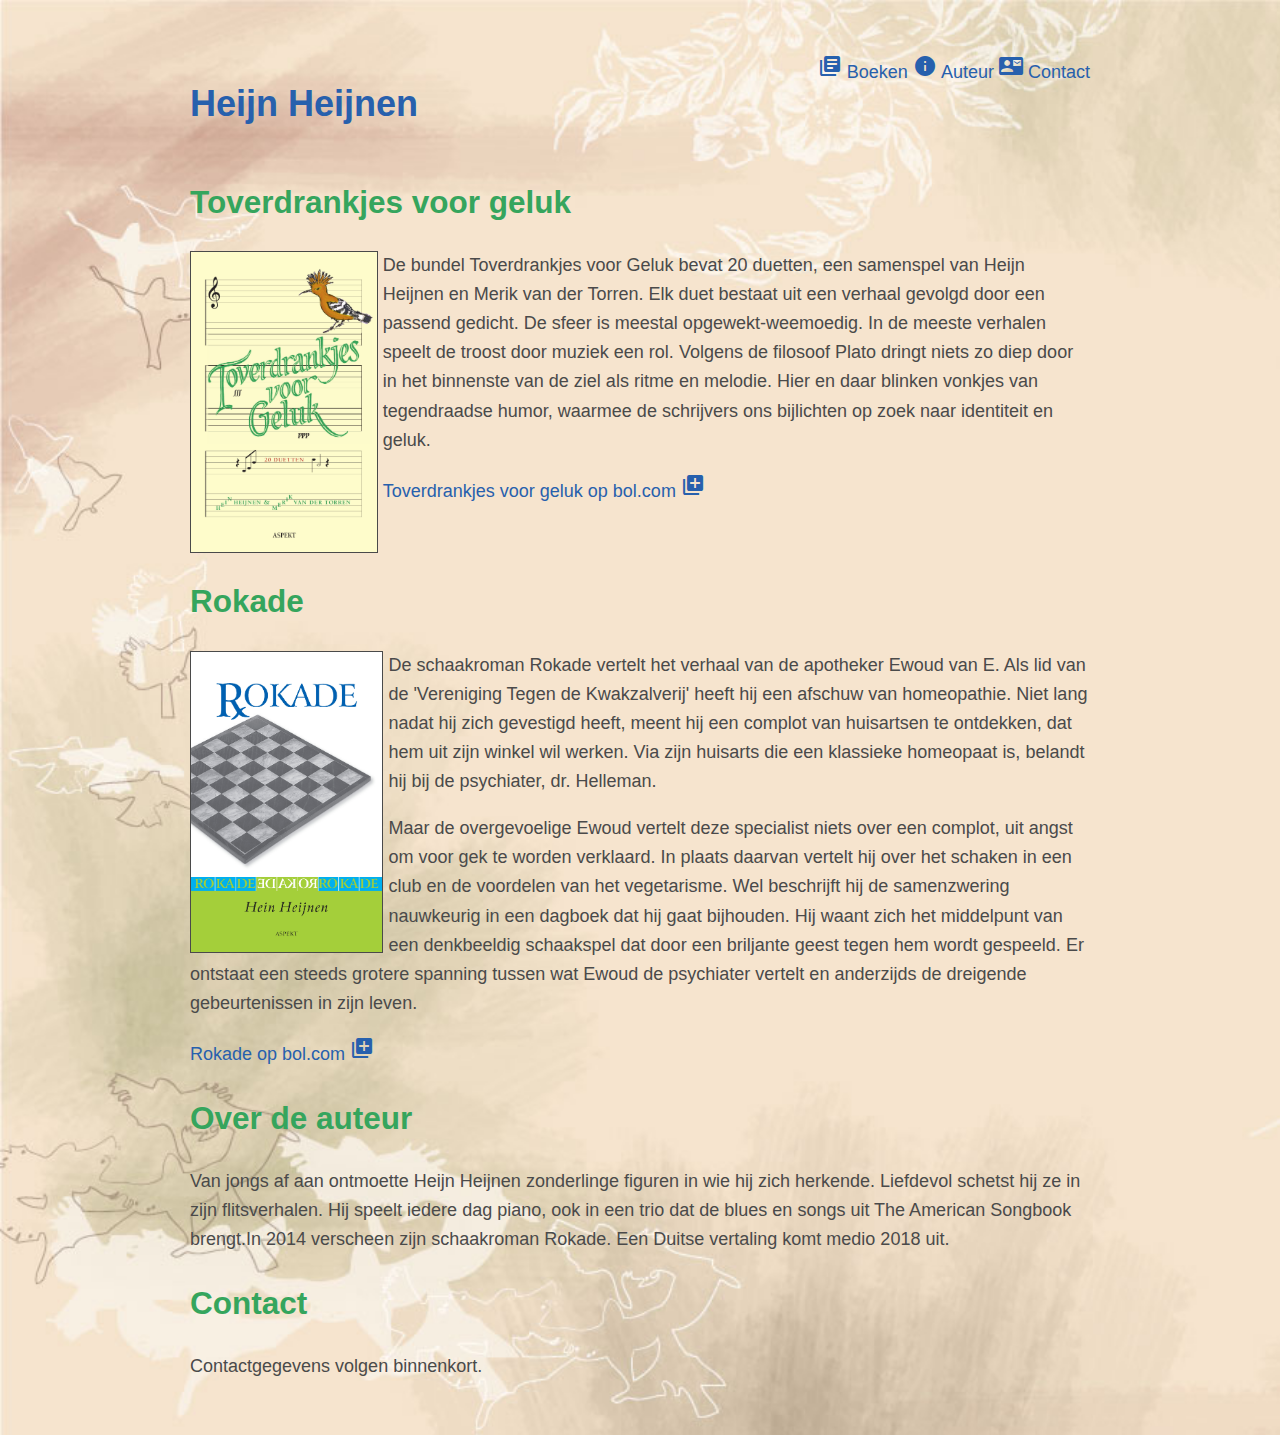
==== index.html @ 9d234342 "Initial commit" ====
<!DOCTYPE HTML PUBLIC "-//W3C//DTD HTML 4.01 Transitional//EN" "http://www.w3.org/TR/html4/loose.dtd">
<html>
<head>
  <title> Homepage van de auteur Heijn Heijnen</title>
  <meta content="text/html;charset=utf-8" http-equiv="Content-Type">
  <meta content="utf-8" http-equiv="encoding">
  <meta name="viewport" content="width=device-width, initial-scale=1.0">
  <meta name="google-site-verification" content="RQwhZktWTnmSQcbVE9Ucfi7IFFUSf57Om0sY0xlW8HQ" />
  <link rel="stylesheet" href="https://fonts.googleapis.com/icon?family=Material+Icons">
  <link rel ="stylesheet" href ="css/normalize.css">
  <link rel ="stylesheet" href ="css/sakura.css">
  <link rel ="stylesheet" href ="css/jquery.fancybox.min.css">
  <link rel ="stylesheet" href ="css/style.css">
  <script type ="text/javascript" src="https://ajax.googleapis.com/ajax/libs/jquery/3.2.1/jquery.min.js"></script>
  <script type ="text/javascript" src ="js\jquery.fancybox.min.js"></script>
  <script type ="text/javascript" src ="js/index.js"></script>
</head>

<body>
  <div class ="wrapper">
    <div class ="title">
      <h2>Heijn Heijnen</h2>
    </div>
    <div class = "menu">
      <a href="#books" id ="booksbutton"><i class="material-icons">library_books</i> Boeken</a>
      <a href="#about" id ="aboutbutton"><i class="material-icons">info</i> Auteur</a>
      <a href="#contact" id ="contactbutton"><i class="material-icons">contact_mail</i> Contact</a>
    </div>

  <div class ="books" id ="books">

    <h3>Toverdrankjes voor geluk</h3>

    <div>
        <a href="images\Toverdranken1-1.jpg" data-fancybox="gallery" data-caption="Toverdrankjes voor geluk" >
        <img class = "images" src="images\Toverdranken1-1.jpg">
        </a>
    </div>

    <p>
      De bundel Toverdrankjes voor Geluk bevat 20 duetten, een
  samenspel van Heijn Heijnen en Merik van der Torren. Elk duet
  bestaat uit een verhaal gevolgd door een passend gedicht.
  De sfeer is meestal opgewekt-weemoedig. In de meeste verhalen
  speelt de troost door muziek een rol. Volgens de filosoof Plato
  dringt niets zo diep door in het binnenste van de ziel als ritme
  en melodie. Hier en daar blinken vonkjes van
  tegendraadse humor, waarmee de schrijvers ons
  bijlichten op zoek naar identiteit en geluk.
    </p>

    <a href = "https://www.bol.com/nl/p/toverdrankjes-voor-geluk/9200000081928113/">Toverdrankjes voor geluk op bol.com <i class="material-icons">library_add</i></a>

    <br style="clear:both"/>

    <h3>Rokade</h3>

    <div>
      <a href="images\Rokade.jpg" data-fancybox="gallery" data-caption="Rokade">
      <img class = "images" src="images\Rokade.jpg">
      </a>
    </div>

    <p>
      De schaakroman Rokade vertelt het verhaal van de apotheker
      Ewoud van E. Als lid van de 'Vereniging Tegen de Kwakzalverij'
      heeft hij een afschuw van homeopathie. Niet lang nadat hij zich
      gevestigd heeft, meent hij een complot van huisartsen te
      ontdekken, dat hem uit zijn winkel wil werken. Via zijn huisarts
      die een klassieke homeopaat is, belandt hij bij de psychiater,
      dr. Helleman.
    </p>
    <p>
      Maar de overgevoelige Ewoud vertelt deze specialist niets over
      een complot, uit angst om voor gek te worden verklaard.
      In plaats daarvan vertelt hij over het schaken in een club en de
      voordelen van het vegetarisme. Wel beschrijft hij de samenzwering
      nauwkeurig in een dagboek dat hij gaat bijhouden.
      Hij waant zich het middelpunt van een denkbeeldig
      schaakspel dat door een briljante geest tegen hem
      wordt gespeeld. Er ontstaat een steeds grotere spanning
      tussen wat Ewoud de psychiater vertelt en anderzijds de
      dreigende gebeurtenissen in zijn leven.
    </p>

    <a href = "https://www.bol.com/nl/p/rokade/9200000010442164/">Rokade op bol.com <i class="material-icons">library_add</i></a>

    <br style="clear:both"/>

  </div>

  <div class = "about" id = "about">
    <h3>Over de auteur</h3>
    Van jongs af aan ontmoette Heijn Heijnen zonderlinge
figuren in wie hij zich herkende. Liefdevol schetst hij
ze in zijn flitsverhalen. Hij speelt iedere dag piano, ook in
een trio dat de blues en songs uit The American Songbook
brengt.In 2014 verscheen zijn schaakroman Rokade.
Een Duitse vertaling komt medio 2018 uit.
  </div>

  <div class ="footer" id ="contact">
    <h3>Contact</h3>
    Contactgegevens volgen binnenkort.
  </div>

</div>
</body>
---- css/sakura.css ----
/* Sakura.css v1.0.0
 * ================
 * Minimal css theme.
 * Project: https://github.com/oxalorg/sakura
 */
/* Body */
html {
  font-size: 62.5%;
  font-family: serif; }

body {
  font-size: 1.8rem;
  line-height: 1.618;
  max-width: 50em;
  margin: auto;
  color: #4a4a4a;
  background-color: #f9f9f9;
  padding: 13px; }

@media (max-width: 684px) {
  body {
    font-size: 1.53rem; } }

@media (max-width: 382px) {
  body {
    font-size: 1.35rem; } }

h1, h2, h3, h4, h5, h6 {
  line-height: 1.1;
  font-family: Verdana, Geneva, sans-serif;
  font-weight: 600;
  overflow-wrap: break-word;
  word-wrap: break-word;
  -ms-word-break: break-all;
  word-break: break-word;
  -ms-hyphens: auto;
  -moz-hyphens: auto;
  -webkit-hyphens: auto;
  hyphens: auto; }

h1 {
  font-size: 2.35em; }

h2 {
  font-size: 2.00em; }

h3 {
  font-size: 1.75em; }

h4 {
  font-size: 1.5em; }

h5 {
  font-size: 1.25em; }

h6 {
  font-size: 1em; }

small, sub, sup {
  font-size: 75%; }

hr {
  border-color: #2c8898; }

a {
  text-decoration: none;
  color: #2c8898; }
  a:hover {
    color: #982c61;
  /* border-bottom: 2px solid #4a4a4a; */}

ul {
  padding-left: 1.4em; }

li {
  margin-bottom: 0.4em; }

blockquote {
  font-style: italic;
  margin-left: 1.5em;
  padding-left: 1em;
  border-left: 3px solid #2c8898; }

img {
  max-width: 100%; }

/* Pre and Code */
pre {
  background-color: #f1f1f1;
  display: block;
  padding: 1em;
  overflow-x: auto; }

code {
  font-size: 0.9em;
  padding: 0 0.5em;
  background-color: #f1f1f1;
  white-space: pre-wrap; }

pre > code {
  padding: 0;
  background-color: transparent;
  white-space: pre; }

/* Tables */
table {
  text-align: justify;
  width: 100%;
  border-collapse: collapse; }

td, th {
  padding: 0.5em;
  border-bottom: 1px solid #f1f1f1; }

/* Buttons, forms and input */

input, textarea {
  border: 1px solid #4a4a4a; }
  input:focus, textarea:focus {
    border: 1px solid #2c8898; }

textarea {
  width: 100%; }

.button, input[type="submit"], input[type="reset"], input[type="button"] {
  display: inline-block;
  padding: 5px 10px;
  text-align: center;
  text-decoration: none;
  white-space: nowrap;
  background-color: #2c8898;
  color: #f9f9f9;
  border-radius: 1px;
  border: 1px solid #2c8898;
  cursor: pointer;
  box-sizing: border-box; }
  .button[disabled], button[disabled], input[type="submit"][disabled], input[type="reset"][disabled], input[type="button"][disabled] {
    cursor: default;
    opacity: .5; }
  .button:focus, .button:hover, button:focus, button:hover, input[type="submit"]:focus, input[type="submit"]:hover, input[type="reset"]:focus, input[type="reset"]:hover, input[type="button"]:focus, input[type="button"]:hover {
    background-color: #982c61;
    border-color: #982c61;
    color: #f9f9f9;
    outline: 0; }


textarea, select, input[type] {
  color: #4a4a4a;
  padding: 6px 10px;
  /* The 6px vertically centers text on FF, ignored by Webkit */
  margin-bottom: 10px;
  background-color: #f1f1f1;
  border: 1px solid #f1f1f1;
  border-radius: 4px;
  box-shadow: none;
  box-sizing: border-box; }
  textarea:focus, select:focus, input[type]:focus {
    border: 1px solid #2c8898;
    outline: 0; }

input[type="checkbox"]:focus {
  outline: 1px dotted #2c8898; }

label, legend, fieldset {
  display: block;
  margin-bottom: .5rem;
font-weight: 600; }
---- css/style.css ----
body {
  background-image: url("../images/Sakura-background.jpg");
  background-size: cover;
  padding: 3em;
  font-family: sans-serif
}

/* add a small hover-over effect to the headers and links */
/* old h color:   color: #2c8898; */

h2, h3, a {
  color: #2760AD;
  -webkit-transition: all .5s ease-in-out;
      transition: all .5s ease-in-out;
}

h3 {
  color:#35A55D;
}

h2:hover, h3:hover, a:hover {
  color: #671D79;
}

/* make images appear to the left of the textarea and fit within the element*/

.images {
  float: left;
  height: 300px;
  margin-right: 5px;
  max-width: 100%;
  max-height: 100%;
  object-fit: contain;
  border: 1px solid #4a4a4a;
}

.wrapper {
  display: grid;
  grid-template-columns: repeat(12, 1fr);
}

.title {
  grid-row: 1;
  grid-column: 1 / 6;
}

.menu {
  grid-row: 1;
  grid-column:  7 / 13;
  text-align: right;
}

.books {
  grid-row: 2;
  grid-column: span 12;
}

.about {
  grid-row: 3;
  grid-column: span 12;
}

.footer {
  grid-row: 4;
  grid-column: span 12;
}
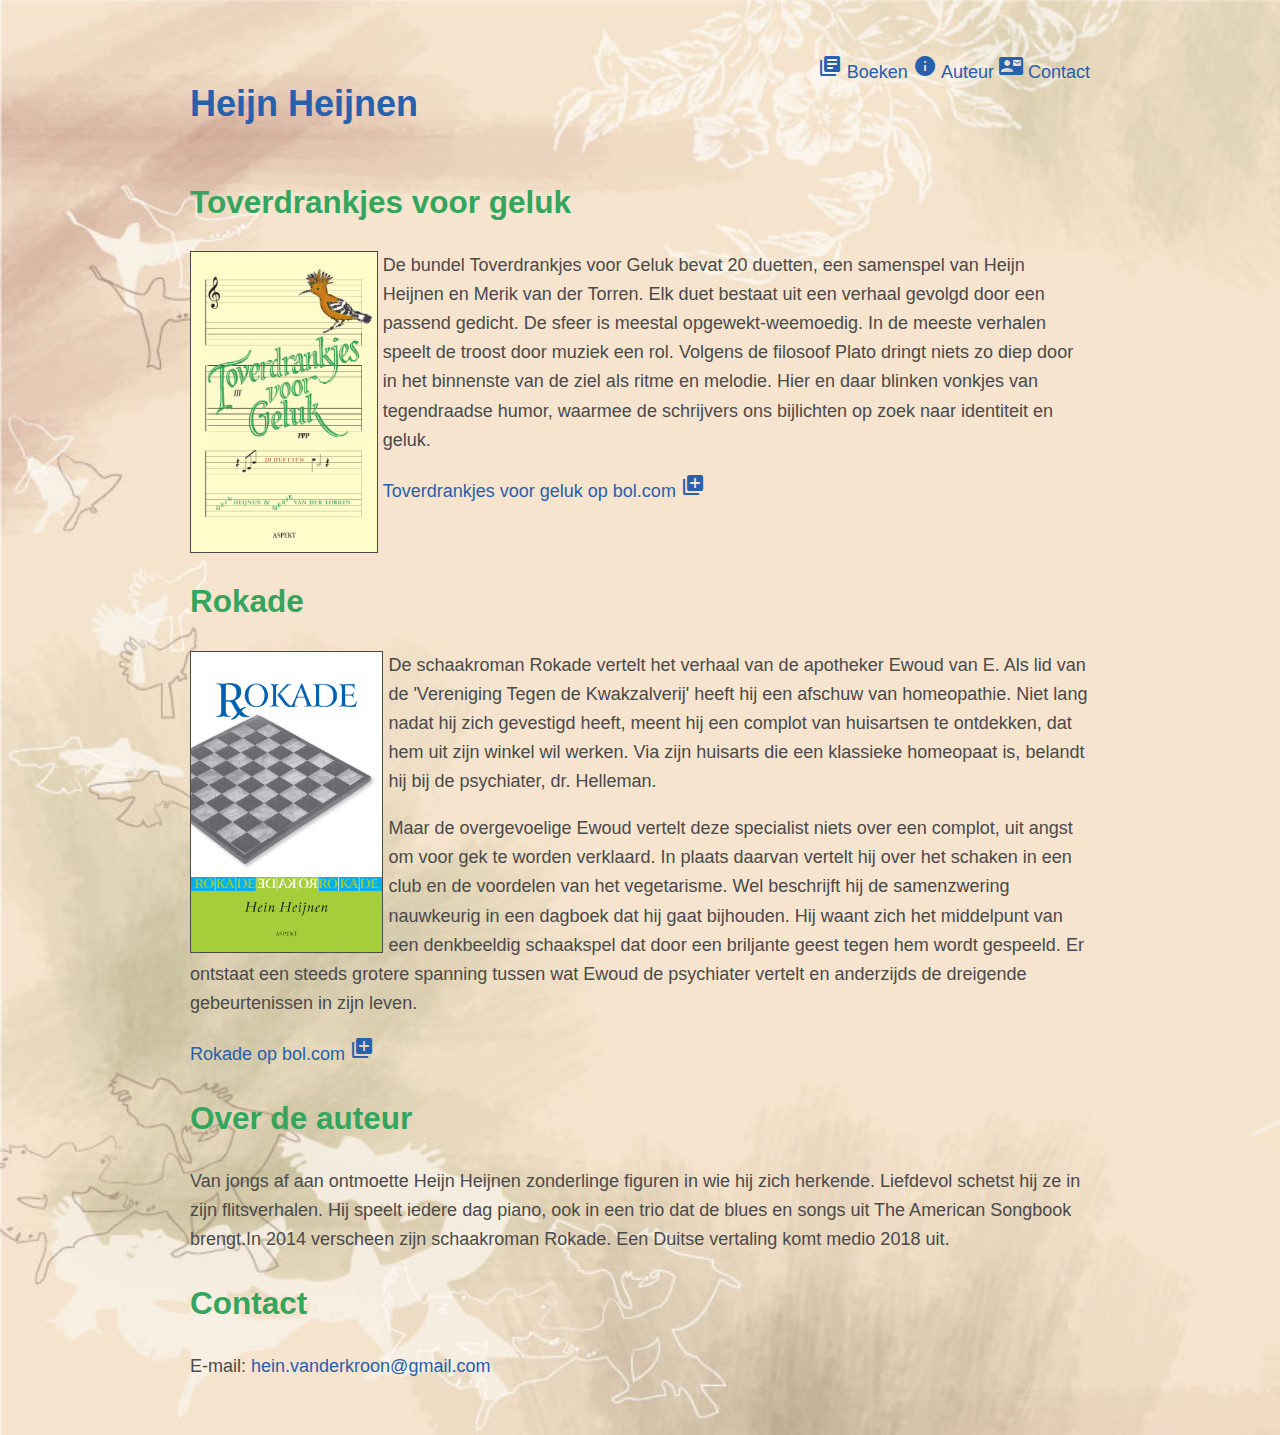
==== commit 05d96071: "Update index.html" ====
--- a/index.html
+++ b/index.html
@@ -101,7 +101,7 @@
 
   <div class ="footer" id ="contact">
     <h3>Contact</h3>
-    Contactgegevens volgen binnenkort.
+    E-mail: <a href="mailto:hein.vanderkroon@gmail.com">hein.vanderkroon@gmail.com</a>
   </div>
 
 </div>
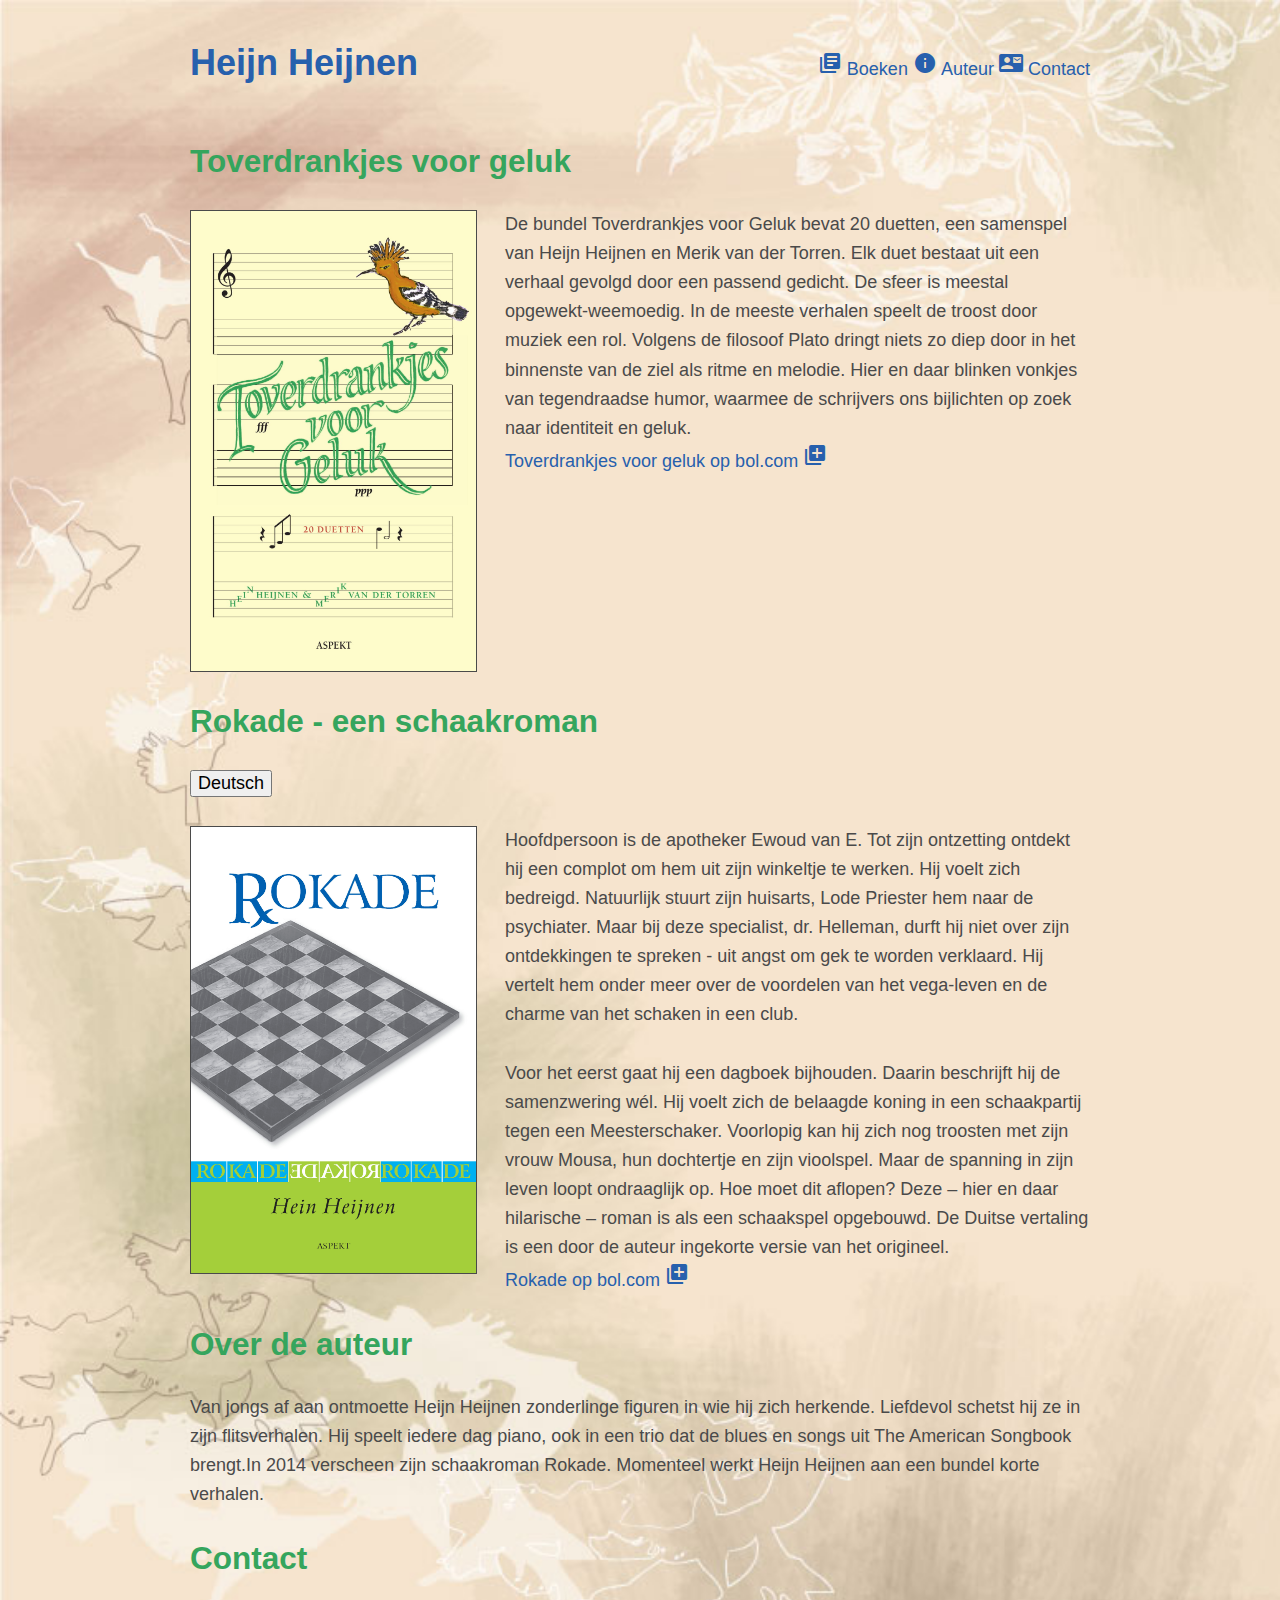
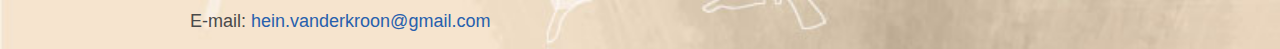
==== commit e95112ec: "Fixed layout with flexbox, added language toggle for German version" ====
--- a/index.html
+++ b/index.html
@@ -1,5 +1,6 @@
 <!DOCTYPE HTML PUBLIC "-//W3C//DTD HTML 4.01 Transitional//EN" "http://www.w3.org/TR/html4/loose.dtd">
 <html>
+
 <head>
   <title> Homepage van de auteur Heijn Heijnen</title>
   <meta content="text/html;charset=utf-8" http-equiv="Content-Type">
@@ -7,102 +8,144 @@
   <meta name="viewport" content="width=device-width, initial-scale=1.0">
   <meta name="google-site-verification" content="RQwhZktWTnmSQcbVE9Ucfi7IFFUSf57Om0sY0xlW8HQ" />
   <link rel="stylesheet" href="https://fonts.googleapis.com/icon?family=Material+Icons">
-  <link rel ="stylesheet" href ="css/normalize.css">
-  <link rel ="stylesheet" href ="css/sakura.css">
-  <link rel ="stylesheet" href ="css/jquery.fancybox.min.css">
-  <link rel ="stylesheet" href ="css/style.css">
-  <script type ="text/javascript" src="https://ajax.googleapis.com/ajax/libs/jquery/3.2.1/jquery.min.js"></script>
-  <script type ="text/javascript" src ="js\jquery.fancybox.min.js"></script>
-  <script type ="text/javascript" src ="js/index.js"></script>
+  <link rel="stylesheet" href="css/normalize.css">
+  <link rel="stylesheet" href="css/sakura.css">
+  <link rel="stylesheet" href="css/jquery.fancybox.min.css">
+  <link rel="stylesheet" href="css/style.css">
+  <script type="text/javascript" src="https://ajax.googleapis.com/ajax/libs/jquery/3.2.1/jquery.min.js"></script>
+  <script type="text/javascript" src="js\jquery.fancybox.min.js"></script>
+  <script type="text/javascript" src="js/index.js"></script>
 </head>
 
 <body>
-  <div class ="wrapper">
-    <div class ="title">
-      <h2>Heijn Heijnen</h2>
-    </div>
-    <div class = "menu">
-      <a href="#books" id ="booksbutton"><i class="material-icons">library_books</i> Boeken</a>
-      <a href="#about" id ="aboutbutton"><i class="material-icons">info</i> Auteur</a>
-      <a href="#contact" id ="contactbutton"><i class="material-icons">contact_mail</i> Contact</a>
+  <div class="flex-container">
+    <div class="navbar">
+      <div class="title">
+        <h2>Heijn Heijnen</h2>
+      </div>
+      <div class="menu">
+        <a href="#books" id="booksbutton"><i class="material-icons">library_books</i> Boeken </a>
+        <a href="#about" id="aboutbutton"><i class="material-icons">info</i> Auteur </a>
+        <a href="#contact" id="contactbutton"><i class="material-icons">contact_mail</i> Contact </a>
+      </div>
     </div>
 
-  <div class ="books" id ="books">
+    <div class="booknav">
 
-    <h3>Toverdrankjes voor geluk</h3>
+      <h3>Toverdrankjes voor geluk</h3>
 
-    <div>
-        <a href="images\Toverdranken1-1.jpg" data-fancybox="gallery" data-caption="Toverdrankjes voor geluk" >
-        <img class = "images" src="images\Toverdranken1-1.jpg">
-        </a>
+      <div class="books">
+        <div class="image_div">
+          <a class="image" href="images\Toverdranken1-1.jpg" data-fancybox="gallery"
+            data-caption="Toverdrankjes voor geluk">
+            <img src="images\Toverdranken1-1.jpg">
+          </a>
+        </div>
+
+        <p class="content">
+          De bundel Toverdrankjes voor Geluk bevat 20 duetten, een
+          samenspel van Heijn Heijnen en Merik van der Torren. Elk duet
+          bestaat uit een verhaal gevolgd door een passend gedicht.
+          De sfeer is meestal opgewekt-weemoedig. In de meeste verhalen
+          speelt de troost door muziek een rol. Volgens de filosoof Plato
+          dringt niets zo diep door in het binnenste van de ziel als ritme
+          en melodie. Hier en daar blinken vonkjes van
+          tegendraadse humor, waarmee de schrijvers ons
+          bijlichten op zoek naar identiteit en geluk.
+          <br />
+          <a href="https://www.bol.com/nl/p/toverdrankjes-voor-geluk/9200000081928113/">Toverdrankjes voor
+            geluk op
+            bol.com <i class="material-icons">library_add</i></a>
+        </p>
+      </div>
+
+      <div lang="nl" id="rokkade">
+        <h3>Rokade - een schaakroman</h3>
+        <button id="language_toggle" onclick="switch_lang()">Deutsch</button>
+        <br>
+        <br>
+        <div class="books">
+
+          <div class="image_div">
+            <a class="image" href="images\Rokade.jpg" data-fancybox="gallery" data-caption="Rokade">
+              <img src="images\Rokade.jpg">
+            </a>
+          </div>
+
+          <p class="content">
+            Hoofdpersoon is de apotheker Ewoud van E. Tot zijn ontzetting ontdekt hij een complot om hem uit zijn
+            winkeltje te werken.
+            Hij voelt zich bedreigd. Natuurlijk stuurt zijn huisarts, Lode Priester hem naar de psychiater.
+            Maar bij deze specialist, dr. Helleman, durft hij niet over zijn ontdekkingen te spreken - uit angst om gek
+            te worden verklaard.
+            Hij vertelt hem onder meer over de voordelen van het vega-leven en de charme van het schaken in een club.
+            <br>
+            <br>
+            Voor het eerst gaat hij een dagboek bijhouden.
+            Daarin beschrijft hij de samenzwering wél. Hij voelt zich de belaagde koning in een schaakpartij tegen een
+            Meesterschaker.
+            Voorlopig kan hij zich nog troosten met zijn vrouw Mousa, hun dochtertje en zijn vioolspel. Maar de spanning
+            in zijn leven loopt ondraaglijk op. Hoe moet dit aflopen?
+            Deze – hier en daar hilarische – roman is als een schaakspel opgebouwd. De Duitse vertaling is een door de
+            auteur ingekorte versie van het origineel.
+            <br />
+            <a href="https://www.bol.com/nl/p/rokade/9200000010442164/">Rokade op bol.com <i
+                class="material-icons">library_add</i></a>
+          </p>
+        </div>
+      </div>
+
+      <div lang="de" id="rochade">
+        <h3>Rochade - ein Schachroman</h3>
+        <button id="language_toggle" onclick="switch_lang()">Nederlands</button>
+        <br>
+        <br>
+        <div class="books">
+
+          <div class="image_div">
+            <a class="image" href="images\Rochade.png" data-fancybox="gallery" data-caption="Rochade">
+              <img src="images\Rochade.png">
+            </a>
+          </div>
+
+          <p class="content">
+            Die Hauptperson, der Apotheker Ewoud van E, entdeckt zu seinem Entsetzen einen gegen ihn geschmiedeten
+            Komplott: Man versucht, ihn aus seinem Geschäft zu vertreiben.
+            Er fühlt sich bedroht. Natürlich überweist sein Hausarzt, Lode Priester, ihn an einen Psychiater.
+            Bei diesem Spezialisten traut sich der Apotheker aber nicht, über seine Entdeckung zu sprechen.
+            Allzu groß ist die Angst, für verrückt erklärt zu werden. Er spricht aber mit ihm über die Vorzüge einer
+            veganen Lebensweise und über den Reiz der Mitgliedschaft in einem Schachklub.
+            <br>
+            <br>
+            Zum ersten Mal in seinem Leben führt er ein Tagebuch, in dem er die Verschwörung sehr wohl thematisiert. Er
+            sieht sich als den bedrohten König in einem Spiel gegen einen Schachmeister. Vorerst findet er noch Trost
+            bei seiner Frau Mousa, der kleinen Tochter und dem Geigenspiel. Die Spannung in seinem Leben steigert sich
+            aber bis zum Unerträglichen. Wie soll das ausgehen?
+            Dieser stellenweise komische Roman ist wie ein Schachspiel konstruiert. Die deutsche Übersetzung ist eine
+            vom Autor gekürzte Fassung des niederländischen Originals.
+            <br>
+            <br>
+            Link zur Übersetzung folgt in Kürze.
+          </p>
+        </div>
+      </div>
+
     </div>
 
-    <p>
-      De bundel Toverdrankjes voor Geluk bevat 20 duetten, een
-  samenspel van Heijn Heijnen en Merik van der Torren. Elk duet
-  bestaat uit een verhaal gevolgd door een passend gedicht.
-  De sfeer is meestal opgewekt-weemoedig. In de meeste verhalen
-  speelt de troost door muziek een rol. Volgens de filosoof Plato
-  dringt niets zo diep door in het binnenste van de ziel als ritme
-  en melodie. Hier en daar blinken vonkjes van
-  tegendraadse humor, waarmee de schrijvers ons
-  bijlichten op zoek naar identiteit en geluk.
-    </p>
-
-    <a href = "https://www.bol.com/nl/p/toverdrankjes-voor-geluk/9200000081928113/">Toverdrankjes voor geluk op bol.com <i class="material-icons">library_add</i></a>
-
-    <br style="clear:both"/>
-
-    <h3>Rokade</h3>
-
-    <div>
-      <a href="images\Rokade.jpg" data-fancybox="gallery" data-caption="Rokade">
-      <img class = "images" src="images\Rokade.jpg">
-      </a>
+    <div class="about">
+      <h3>Over de auteur</h3>
+      Van jongs af aan ontmoette Heijn Heijnen zonderlinge
+      figuren in wie hij zich herkende. Liefdevol schetst hij
+      ze in zijn flitsverhalen. Hij speelt iedere dag piano, ook in
+      een trio dat de blues en songs uit The American Songbook
+      brengt.In 2014 verscheen zijn schaakroman Rokade.
+      Momenteel werkt Heijn Heijnen aan een bundel korte verhalen.
     </div>
 
-    <p>
-      De schaakroman Rokade vertelt het verhaal van de apotheker
-      Ewoud van E. Als lid van de 'Vereniging Tegen de Kwakzalverij'
-      heeft hij een afschuw van homeopathie. Niet lang nadat hij zich
-      gevestigd heeft, meent hij een complot van huisartsen te
-      ontdekken, dat hem uit zijn winkel wil werken. Via zijn huisarts
-      die een klassieke homeopaat is, belandt hij bij de psychiater,
-      dr. Helleman.
-    </p>
-    <p>
-      Maar de overgevoelige Ewoud vertelt deze specialist niets over
-      een complot, uit angst om voor gek te worden verklaard.
-      In plaats daarvan vertelt hij over het schaken in een club en de
-      voordelen van het vegetarisme. Wel beschrijft hij de samenzwering
-      nauwkeurig in een dagboek dat hij gaat bijhouden.
-      Hij waant zich het middelpunt van een denkbeeldig
-      schaakspel dat door een briljante geest tegen hem
-      wordt gespeeld. Er ontstaat een steeds grotere spanning
-      tussen wat Ewoud de psychiater vertelt en anderzijds de
-      dreigende gebeurtenissen in zijn leven.
-    </p>
-
-    <a href = "https://www.bol.com/nl/p/rokade/9200000010442164/">Rokade op bol.com <i class="material-icons">library_add</i></a>
-
-    <br style="clear:both"/>
+    <div class="contact">
+      <h3>Contact</h3>
+      E-mail: <a href="mailto:hein.vanderkroon@gmail.com">hein.vanderkroon@gmail.com</a>
+    </div>
 
   </div>
-
-  <div class = "about" id = "about">
-    <h3>Over de auteur</h3>
-    Van jongs af aan ontmoette Heijn Heijnen zonderlinge
-figuren in wie hij zich herkende. Liefdevol schetst hij
-ze in zijn flitsverhalen. Hij speelt iedere dag piano, ook in
-een trio dat de blues en songs uit The American Songbook
-brengt.In 2014 verscheen zijn schaakroman Rokade.
-Een Duitse vertaling komt medio 2018 uit.
-  </div>
-
-  <div class ="footer" id ="contact">
-    <h3>Contact</h3>
-    E-mail: <a href="mailto:hein.vanderkroon@gmail.com">hein.vanderkroon@gmail.com</a>
-  </div>
-
-</div>
-</body>
+</body>--- a/css/style.css
+++ b/css/style.css
@@ -1,7 +1,7 @@
 body {
   background-image: url("../images/Sakura-background.jpg");
   background-size: cover;
-  padding: 3em;
+  /* padding: 3em; */
   font-family: sans-serif
 }
 
@@ -22,45 +22,42 @@
   color: #671D79;
 }
 
-/* make images appear to the left of the textarea and fit within the element*/
-
-.images {
-  float: left;
-  height: 300px;
-  margin-right: 5px;
-  max-width: 100%;
-  max-height: 100%;
-  object-fit: contain;
-  border: 1px solid #4a4a4a;
+.flex-container {
+  display: flex;
+  flex-direction: column;
 }
 
-.wrapper {
-  display: grid;
-  grid-template-columns: repeat(12, 1fr);
-}
+.navbar {
+  display: flex;
+  align-items: baseline;
+  justify-content: space-between;
 
-.title {
-  grid-row: 1;
-  grid-column: 1 / 6;
 }
 
 .menu {
-  grid-row: 1;
-  grid-column:  7 / 13;
-  text-align: right;
+  justify-content: space-evenly;
 }
 
 .books {
-  grid-row: 2;
-  grid-column: span 12;
+  display: flex;
 }
 
-.about {
-  grid-row: 3;
-  grid-column: span 12;
+.image_div {
+  display: flex;
+  flex: 35%;
 }
 
-.footer {
-  grid-row: 4;
-  grid-column: span 12;
+.content {
+  flex: 65%;
+  margin: 0;
 }
+
+.image {
+  margin-right: 3rem;
+  object-fit: contain;
+  /*  */
+}
+
+img {
+  border: 1px solid #4a4a4a;
+}
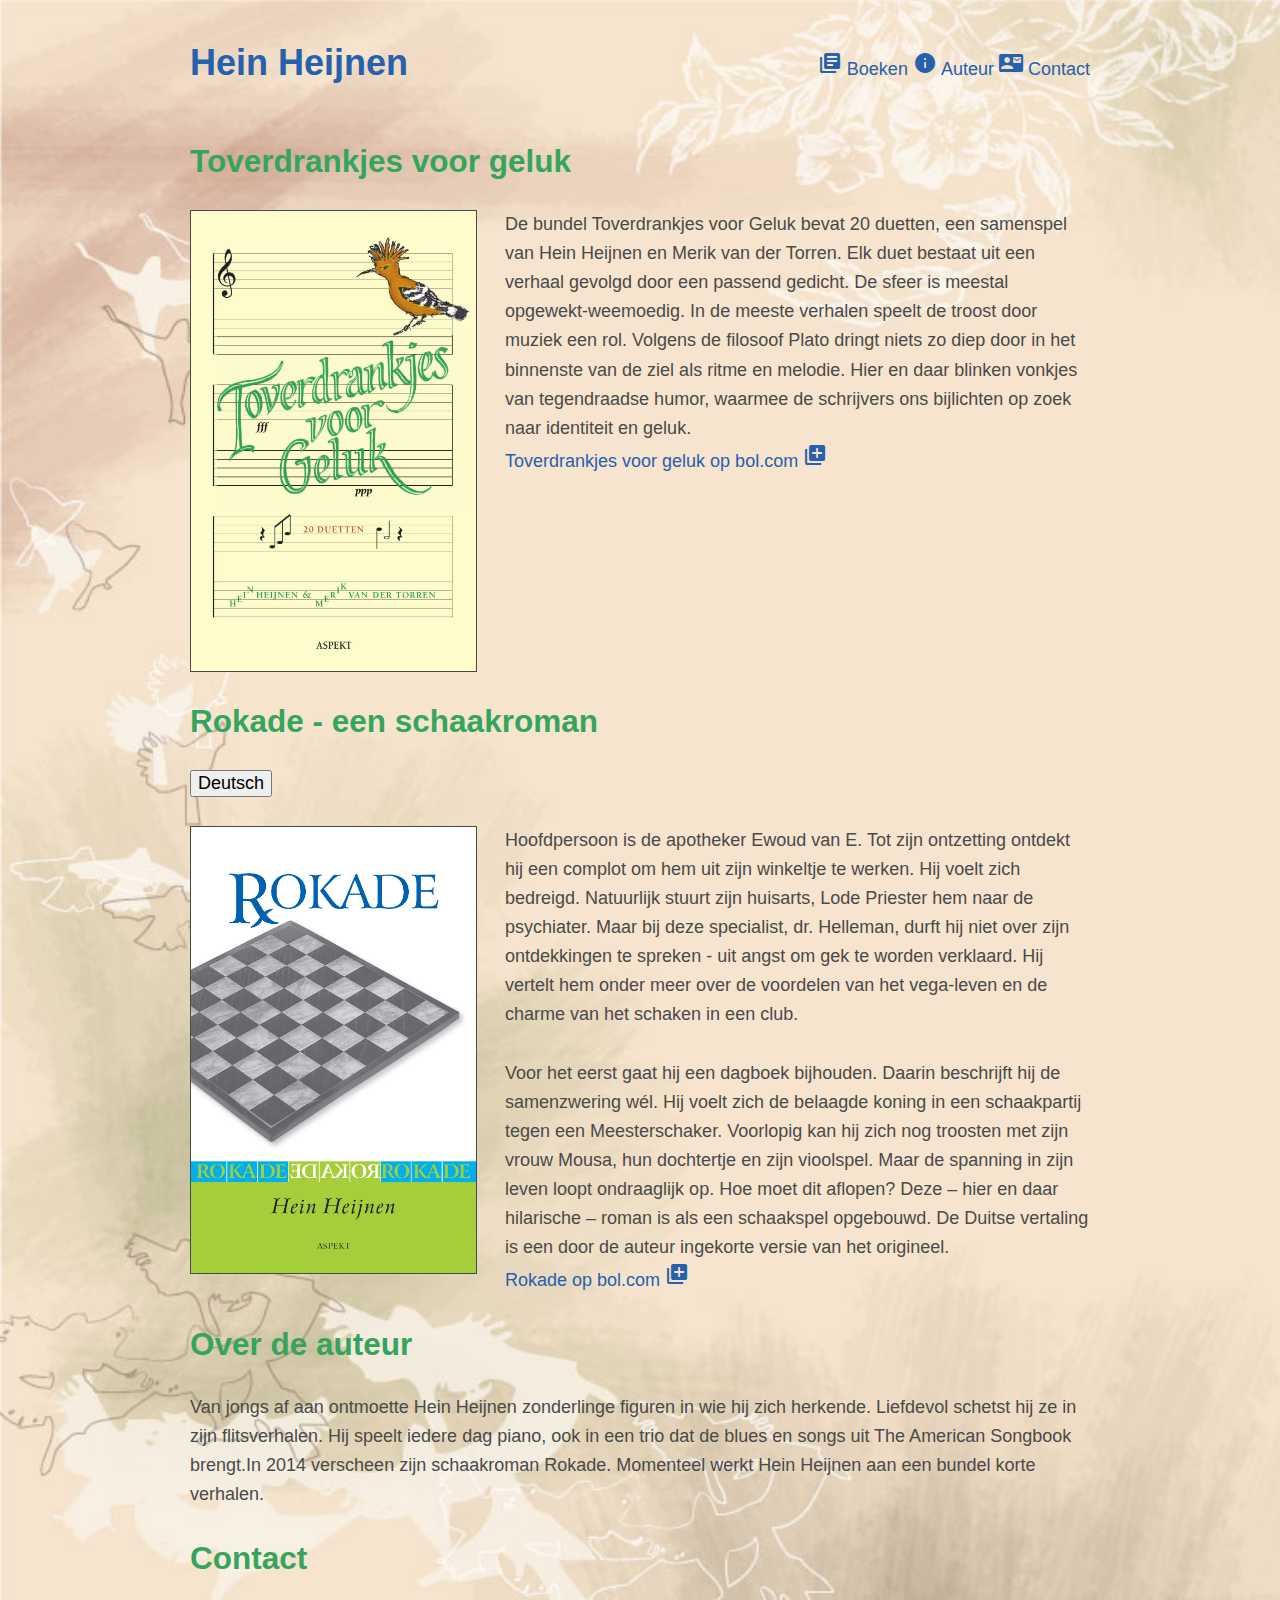
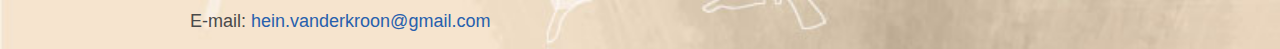
==== commit 6f67b9f7: "Update Heijn to Hein" ====
--- a/index.html
+++ b/index.html
@@ -2,7 +2,7 @@
 <html>
 
 <head>
-  <title> Homepage van de auteur Heijn Heijnen</title>
+  <title> Homepage van de auteur Hein Heijnen</title>
   <meta content="text/html;charset=utf-8" http-equiv="Content-Type">
   <meta content="utf-8" http-equiv="encoding">
   <meta name="viewport" content="width=device-width, initial-scale=1.0">
@@ -21,7 +21,7 @@
   <div class="flex-container">
     <div class="navbar">
       <div class="title">
-        <h2>Heijn Heijnen</h2>
+        <h2>Hein Heijnen</h2>
       </div>
       <div class="menu">
         <a href="#books" id="booksbutton"><i class="material-icons">library_books</i> Boeken </a>
@@ -44,7 +44,7 @@
 
         <p class="content">
           De bundel Toverdrankjes voor Geluk bevat 20 duetten, een
-          samenspel van Heijn Heijnen en Merik van der Torren. Elk duet
+          samenspel van Hein Heijnen en Merik van der Torren. Elk duet
           bestaat uit een verhaal gevolgd door een passend gedicht.
           De sfeer is meestal opgewekt-weemoedig. In de meeste verhalen
           speelt de troost door muziek een rol. Volgens de filosoof Plato
@@ -125,7 +125,8 @@
             vom Autor gekürzte Fassung des niederländischen Originals.
             <br>
             <br>
-            Link zur Übersetzung folgt in Kürze.
+            Für Bestellungen können Sie Ihre Kontaktdaten an die unten angegebene E-Mail-Adresse senden. 
+            Er wird sich dann so schnell wie möglich mit Ihnen in Verbindung setzen.
           </p>
         </div>
       </div>
@@ -134,12 +135,12 @@
 
     <div class="about">
       <h3>Over de auteur</h3>
-      Van jongs af aan ontmoette Heijn Heijnen zonderlinge
+      Van jongs af aan ontmoette Hein Heijnen zonderlinge
       figuren in wie hij zich herkende. Liefdevol schetst hij
       ze in zijn flitsverhalen. Hij speelt iedere dag piano, ook in
       een trio dat de blues en songs uit The American Songbook
       brengt.In 2014 verscheen zijn schaakroman Rokade.
-      Momenteel werkt Heijn Heijnen aan een bundel korte verhalen.
+      Momenteel werkt Hein Heijnen aan een bundel korte verhalen.
     </div>
 
     <div class="contact">
@@ -148,4 +149,4 @@
     </div>
 
   </div>
-</body>+</body>
